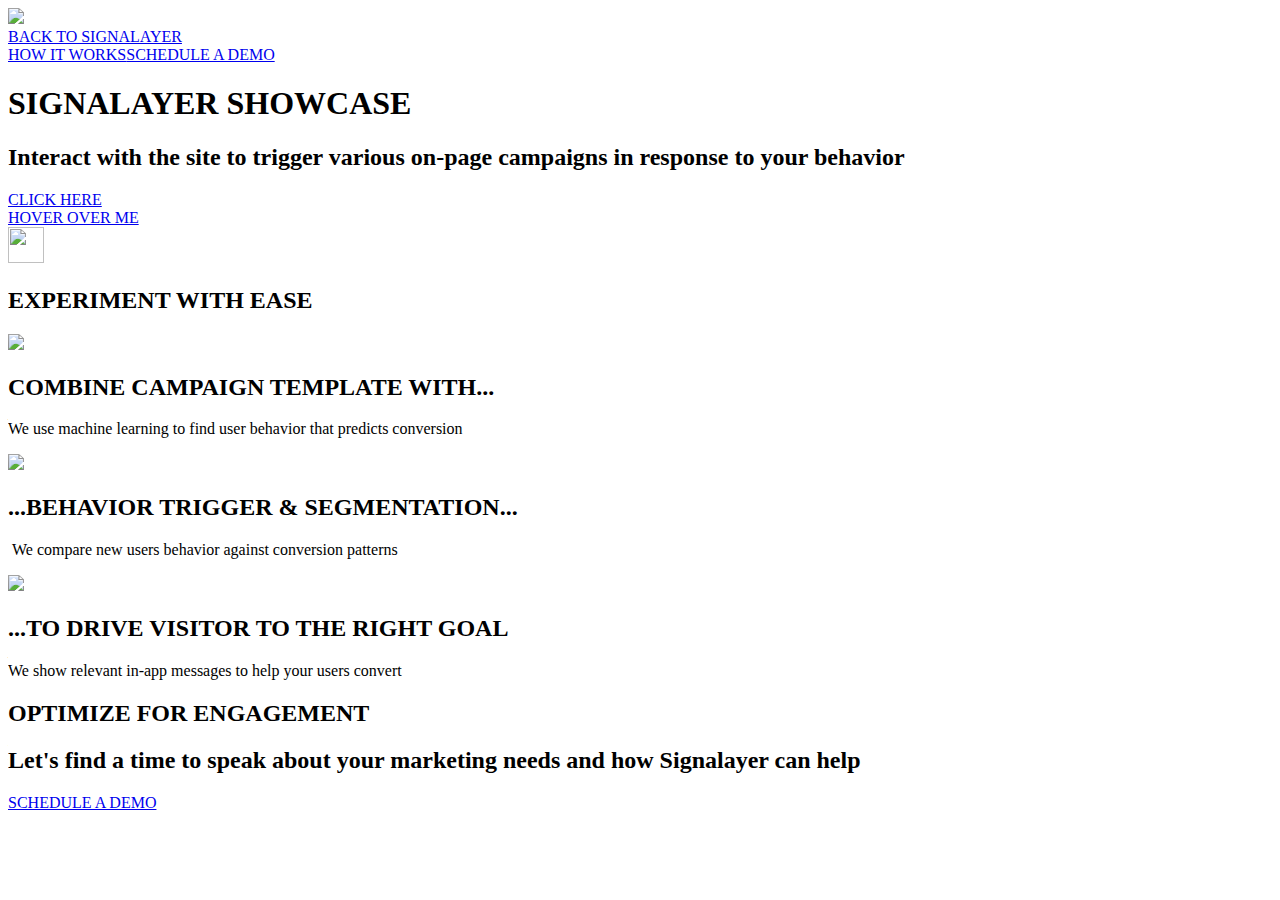
==== index.html @ 65d16bd5 "Add files via upload" ====
<!DOCTYPE html>
<!--  This site was created in Webflow. http://www.webflow.com  -->
<!--  Last Published: Wed Jul 04 2018 14:49:24 GMT+0000 (UTC)  -->
<html data-wf-page="5b3cde47c01d7cf981c4e715" data-wf-site="5b3cde46c01d7c48e1c4e711">
<head>
  <meta charset="utf-8">
  <title>Lanebeacon - AI-driven customer conversion optimization platform</title>
  <meta content="Convert more customers by automatically suggesting actions that drive product adoption. We use machine learning to uncover conversion patterns and steer new users to conversion." name="description">
  <meta content="Lanebeacon - AI-driven customer conversion optimization platform" property="og:title">
  <meta content="Convert more customers by automatically suggesting actions that drive product adoption. We use machine learning to uncover conversion patterns and steer new users to conversion." property="og:description">
  <meta content="summary" name="twitter:card">
  <meta content="width=device-width, initial-scale=1" name="viewport">
  <meta content="Webflow" name="generator">
  <link href="css/normalize.css" rel="stylesheet" type="text/css">
  <link href="css/webflow.css" rel="stylesheet" type="text/css">
  <link href="css/showcase-ae26b3.webflow.css" rel="stylesheet" type="text/css">
  <!-- [if lt IE 9]><script src="https://cdnjs.cloudflare.com/ajax/libs/html5shiv/3.7.3/html5shiv.min.js" type="text/javascript"></script><![endif] -->
  <script type="text/javascript">!function(o,c){var n=c.documentElement,t=" w-mod-";n.className+=t+"js",("ontouchstart"in o||o.DocumentTouch&&c instanceof DocumentTouch)&&(n.className+=t+"touch")}(window,document);</script>
  <link href="images/Favicon_1Favicon.png" rel="shortcut icon" type="image/x-icon">
  <link href="images/Webclip.png" rel="apple-touch-icon">
</head>
<body class="body">
  <div class="hero-section">
    <div data-collapse="medium" data-animation="default" data-duration="400" data-doc-height="1" class="navbar w-nav">
      <div class="w-container"><a href="https://signalayer.com" class="brand w-nav-brand"><img src="images/Back-arrow.png" width="24" class="logo"><div class="logo-text">BACK TO SIGNALAYER</div></a>
        <nav role="navigation" class="nav-menu w-nav-menu"><a href="#" class="navbar-link w-nav-link">HOW IT WORKS</a><a href="https://calendly.com/signalayer/demo/" class="navbar-button w-button">SCHEDULE A DEMO</a></nav>
        <div class="hamburger-button w-nav-button">
          <div class="w-icon-nav-menu"></div>
        </div>
      </div>
    </div>
    <div class="hero-container w-container">
      <h1 class="hero-header">SIGNALAYER SHOWCASE</h1>
      <h2 class="hero-subheader">Interact with the site to trigger various on-page campaigns in response to your behavior</h2>
      <div class="w-row">
        <div class="hero-row-left w-clearfix w-col w-col-6"><a href="#" class="hero-sub-button right w-button">CLICK HERE</a></div>
        <div class="hero-row-right w-clearfix w-col w-col-6"><a href="#" class="hero-sub-button left w-button">HOVER OVER ME</a></div>
      </div><a href="#how-it-works" class="explore-link w-inline-block"><img src="images/arrow_down.png" width="36" height="36" class="explore-icon"></a></div>
  </div>
  <div id="how-it-works" class="section">
    <div class="section-container w-container">
      <h2 class="section-2-header">EXPERIMENT WITH EASE</h2>
      <div class="section-2-row w-row">
        <div class="column w-col w-col-4"><img src="images/Section-3_image1-p-500.png" width="256" class="step-1-image">
          <h2 class="section-header">COMBINE CAMPAIGN TEMPLATE WITH...</h2>
          <p class="section-copy">We use machine learning to find user behavior that predicts conversion</p>
        </div>
        <div class="column-2 w-col w-col-4"><img src="images/Section-3_image21-p-500.png" width="256" class="step-1-image">
          <h2 class="section-header">...BEHAVIOR TRIGGER &amp; SEGMENTATION...</h2>
          <p class="section-copy"> We compare new users behavior against conversion patterns</p>
        </div>
        <div class="column-3 w-col w-col-4"><img src="images/Section-3_image31-p-500.png" width="256" class="step-1-image">
          <h2 class="section-header">...TO DRIVE VISITOR TO THE RIGHT GOAL</h2>
          <p class="section-copy">We show relevant in-app messages to help your users convert</p>
        </div>
      </div>
    </div>
  </div>
  <div id="demo" class="section last">
    <div class="section-container w-container">
      <h2 class="section-header center">OPTIMIZE FOR ENGAGEMENT</h2>
      <h2 class="hero-subheader">Let&#x27;s find a time to speak about your marketing needs and how Signalayer can help</h2><a href="https://signalayer.com" class="bottom-button w-button">SCHEDULE A DEMO</a></div>
  </div>
  <div class="footer">
    <div class="w-container">
      <div class="footer-row w-row">
        <div class="footer-column w-col w-col-4"></div>
        <div class="footer-column w-col w-col-4"></div>
        <div class="footer-column w-col w-col-4"></div>
      </div>
    </div>
  </div>
  <script src="https://code.jquery.com/jquery-3.3.1.min.js" type="text/javascript" integrity="sha256-FgpCb/KJQlLNfOu91ta32o/NMZxltwRo8QtmkMRdAu8=" crossorigin="anonymous"></script>
  <script src="js/webflow.js" type="text/javascript"></script>
  <!-- [if lte IE 9]><script src="https://cdnjs.cloudflare.com/ajax/libs/placeholders/3.0.2/placeholders.min.js"></script><![endif] -->
</body>
</html>
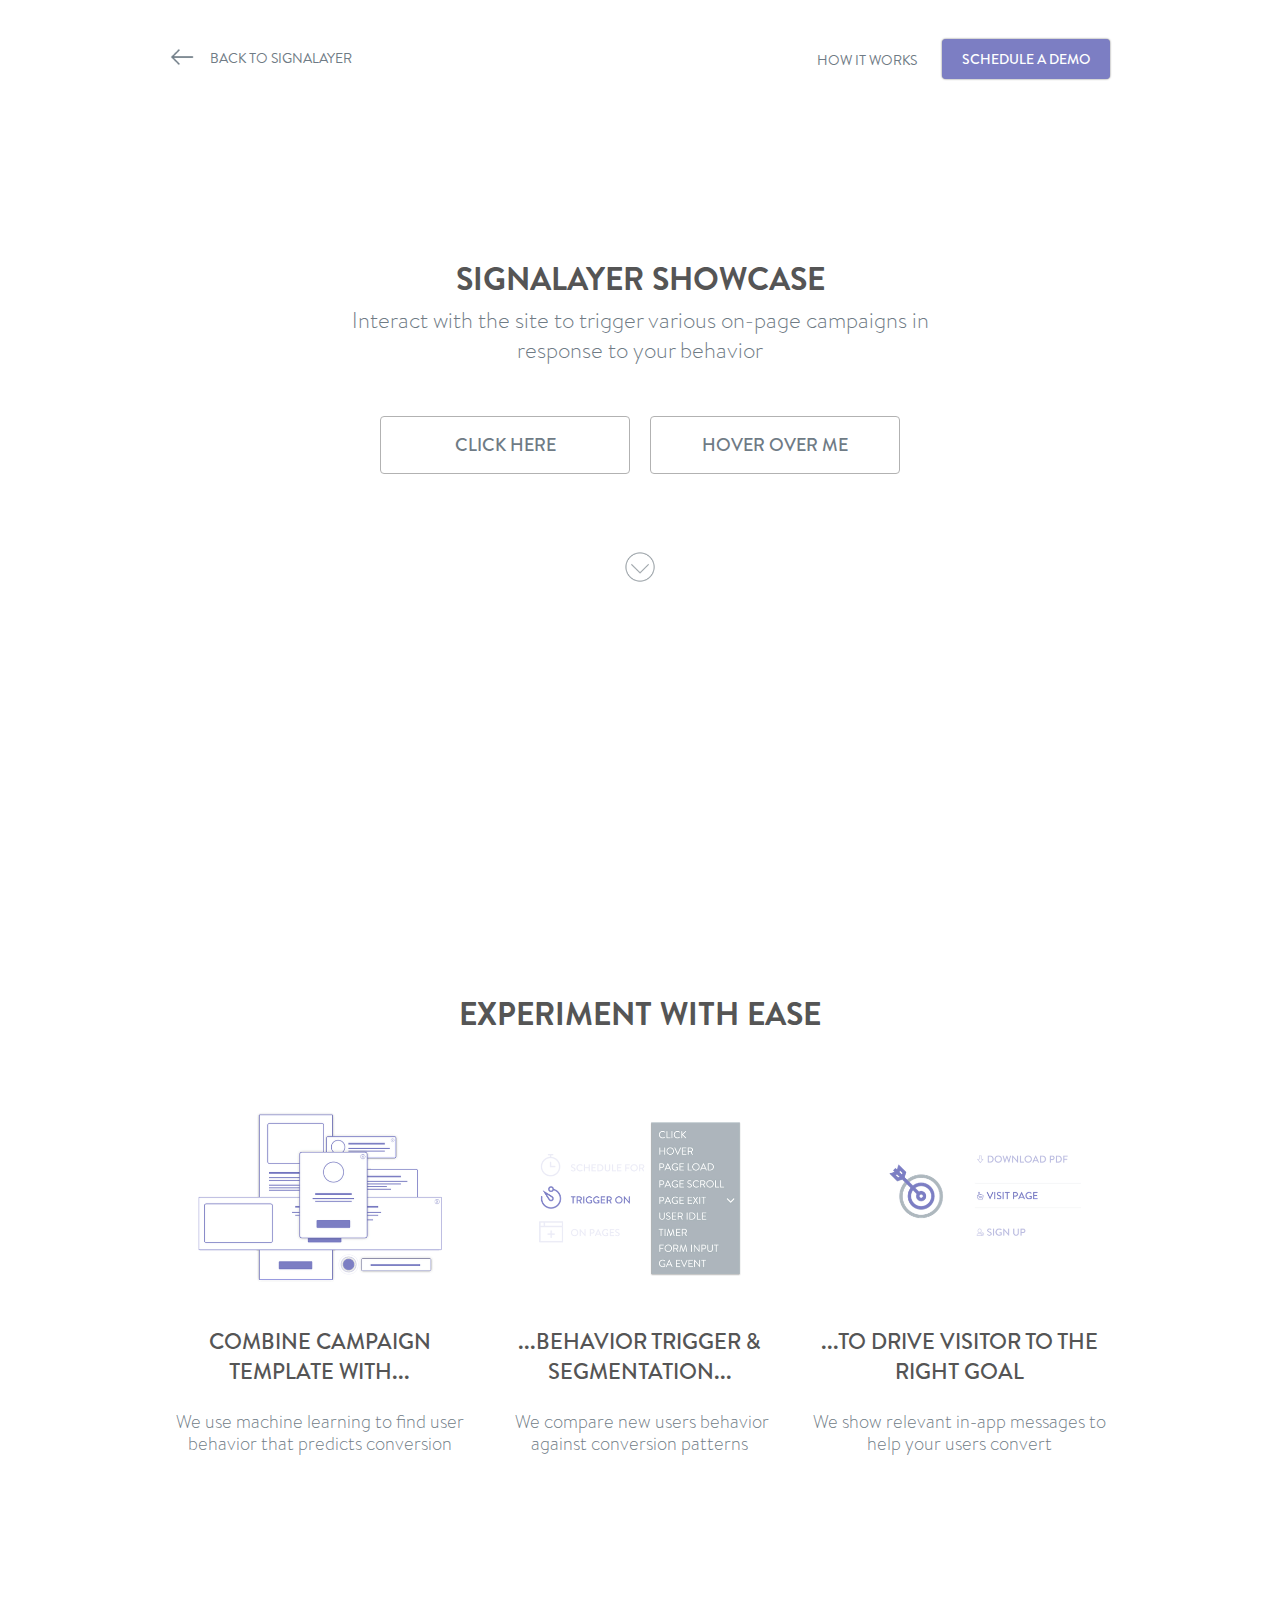
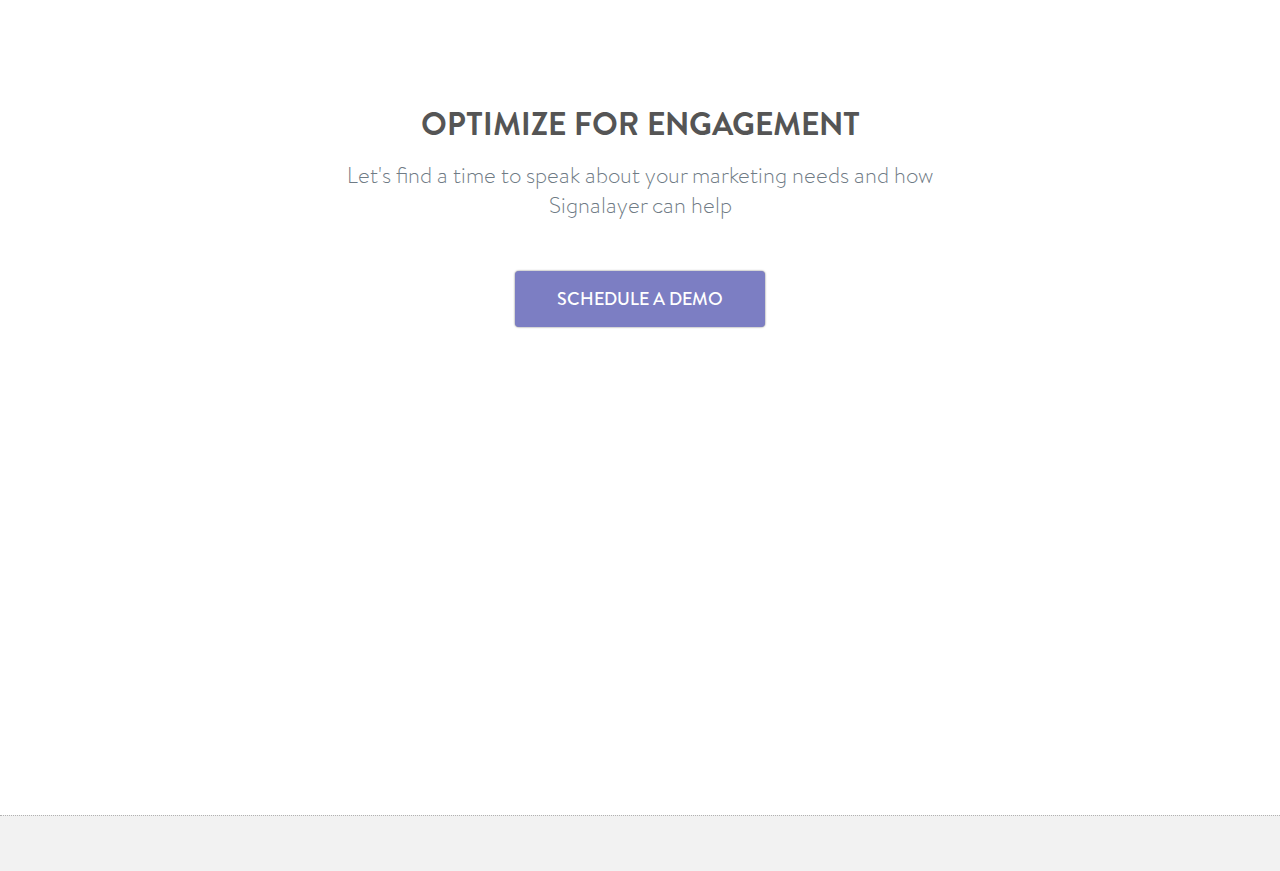
==== commit 5f98b135: "Update index.html" ====
--- a/index.html
+++ b/index.html
@@ -4,10 +4,9 @@
 <html data-wf-page="5b3cde47c01d7cf981c4e715" data-wf-site="5b3cde46c01d7c48e1c4e711">
 <head>
   <meta charset="utf-8">
-  <title>Lanebeacon - AI-driven customer conversion optimization platform</title>
-  <meta content="Convert more customers by automatically suggesting actions that drive product adoption. We use machine learning to uncover conversion patterns and steer new users to conversion." name="description">
-  <meta content="Lanebeacon - AI-driven customer conversion optimization platform" property="og:title">
-  <meta content="Convert more customers by automatically suggesting actions that drive product adoption. We use machine learning to uncover conversion patterns and steer new users to conversion." property="og:description">
+  <title>SIGNALAYER SHOWCASE</title>
+  <meta content="Interact with the site to trigger various on-page campaigns in response to your behavior" name="description">
+  <meta content="Interact with the site to trigger various on-page campaigns in response to your behavior" property="og:title">
   <meta content="summary" name="twitter:card">
   <meta content="width=device-width, initial-scale=1" name="viewport">
   <meta content="Webflow" name="generator">
@@ -74,4 +73,4 @@
   <script src="js/webflow.js" type="text/javascript"></script>
   <!-- [if lte IE 9]><script src="https://cdnjs.cloudflare.com/ajax/libs/placeholders/3.0.2/placeholders.min.js"></script><![endif] -->
 </body>
-</html>+</html>
--- a/css/webflow.css
+++ b/css/webflow.css
@@ -0,0 +1,1784 @@
+@font-face {
+  font-family: 'webflow-icons';
+  src: url("[data-uri]") format('truetype');
+  font-weight: normal;
+  font-style: normal;
+}
+[class^="w-icon-"],
+[class*=" w-icon-"] {
+  /* use !important to prevent issues with browser extensions that change fonts */
+  font-family: 'webflow-icons' !important;
+  speak: none;
+  font-style: normal;
+  font-weight: normal;
+  font-variant: normal;
+  text-transform: none;
+  line-height: 1;
+  /* Better Font Rendering =========== */
+  -webkit-font-smoothing: antialiased;
+  -moz-osx-font-smoothing: grayscale;
+}
+.w-icon-slider-right:before {
+  content: "\e600";
+}
+.w-icon-slider-left:before {
+  content: "\e601";
+}
+.w-icon-nav-menu:before {
+  content: "\e602";
+}
+.w-icon-arrow-down:before,
+.w-icon-dropdown-toggle:before {
+  content: "\e603";
+}
+.w-icon-file-upload-remove:before {
+  content: "\e900";
+}
+* {
+  -webkit-box-sizing: border-box;
+  -moz-box-sizing: border-box;
+  box-sizing: border-box;
+}
+html {
+  height: 100%;
+}
+body {
+  margin: 0;
+  min-height: 100%;
+  background-color: #fff;
+  font-family: Arial, sans-serif;
+  font-size: 14px;
+  line-height: 20px;
+  color: #333;
+}
+img {
+  max-width: 100%;
+  vertical-align: middle;
+  display: inline-block;
+}
+html.w-mod-touch * {
+  background-attachment: scroll !important;
+}
+.w-block {
+  display: block;
+}
+.w-inline-block {
+  max-width: 100%;
+  display: inline-block;
+}
+.w-clearfix:before,
+.w-clearfix:after {
+  content: " ";
+  display: table;
+}
+.w-clearfix:after {
+  clear: both;
+}
+.w-hidden {
+  display: none;
+}
+.w-button {
+  display: inline-block;
+  padding: 9px 15px;
+  background-color: #3898EC;
+  color: white;
+  border: 0;
+  line-height: inherit;
+  text-decoration: none;
+  cursor: pointer;
+  border-radius: 0;
+}
+input.w-button {
+  -webkit-appearance: button;
+}
+html[data-w-dynpage] [data-w-cloak] {
+  color: transparent !important;
+}
+.w-webflow-badge,
+.w-webflow-badge * {
+  position: static;
+  left: auto;
+  top: auto;
+  right: auto;
+  bottom: auto;
+  z-index: auto;
+  display: block;
+  visibility: visible;
+  overflow: visible;
+  overflow-x: visible;
+  overflow-y: visible;
+  box-sizing: border-box;
+  width: auto;
+  height: auto;
+  max-height: none;
+  max-width: none;
+  min-height: 0;
+  min-width: 0;
+  margin: 0;
+  padding: 0;
+  float: none;
+  clear: none;
+  border: 0 none transparent;
+  border-radius: 0;
+  background: none;
+  background-image: none;
+  background-position: 0% 0%;
+  background-size: auto auto;
+  background-repeat: repeat;
+  background-origin: padding-box;
+  background-clip: border-box;
+  background-attachment: scroll;
+  background-color: transparent;
+  box-shadow: none;
+  opacity: 1.0;
+  transform: none;
+  transition: none;
+  direction: ltr;
+  font-family: inherit;
+  font-weight: inherit;
+  color: inherit;
+  font-size: inherit;
+  line-height: inherit;
+  font-style: inherit;
+  font-variant: inherit;
+  text-align: inherit;
+  letter-spacing: inherit;
+  text-decoration: inherit;
+  text-indent: 0;
+  text-transform: inherit;
+  list-style-type: disc;
+  text-shadow: none;
+  font-smoothing: auto;
+  vertical-align: baseline;
+  cursor: inherit;
+  white-space: inherit;
+  word-break: normal;
+  word-spacing: normal;
+  word-wrap: normal;
+}
+.w-webflow-badge {
+  position: fixed !important;
+  display: inline-block !important;
+  visibility: visible !important;
+  opacity: 1 !important;
+  z-index: 2147483647 !important;
+  top: auto !important;
+  right: 12px !important;
+  bottom: 12px !important;
+  left: auto !important;
+  color: #AAADB0 !important;
+  background-color: #fff !important;
+  border-radius: 3px !important;
+  padding: 6px 8px 6px 6px !important;
+  font-size: 12px !important;
+  opacity: 1.0 !important;
+  line-height: 14px !important;
+  text-decoration: none !important;
+  transform: none !important;
+  margin: 0 !important;
+  width: auto !important;
+  height: auto !important;
+  overflow: visible !important;
+  white-space: nowrap;
+  box-shadow: 0 0 0 1px rgba(0, 0, 0, 0.1), 0px 1px 3px rgba(0, 0, 0, 0.1);
+}
+.w-webflow-badge > img {
+  display: inline-block !important;
+  visibility: visible !important;
+  opacity: 1 !important;
+  vertical-align: middle !important;
+}
+h1,
+h2,
+h3,
+h4,
+h5,
+h6 {
+  font-weight: bold;
+  margin-bottom: 10px;
+}
+h1 {
+  font-size: 38px;
+  line-height: 44px;
+  margin-top: 20px;
+}
+h2 {
+  font-size: 32px;
+  line-height: 36px;
+  margin-top: 20px;
+}
+h3 {
+  font-size: 24px;
+  line-height: 30px;
+  margin-top: 20px;
+}
+h4 {
+  font-size: 18px;
+  line-height: 24px;
+  margin-top: 10px;
+}
+h5 {
+  font-size: 14px;
+  line-height: 20px;
+  margin-top: 10px;
+}
+h6 {
+  font-size: 12px;
+  line-height: 18px;
+  margin-top: 10px;
+}
+p {
+  margin-top: 0;
+  margin-bottom: 10px;
+}
+blockquote {
+  margin: 0 0 10px 0;
+  padding: 10px 20px;
+  border-left: 5px solid #E2E2E2;
+  font-size: 18px;
+  line-height: 22px;
+}
+figure {
+  margin: 0;
+  margin-bottom: 10px;
+}
+figcaption {
+  margin-top: 5px;
+  text-align: center;
+}
+ul,
+ol {
+  margin-top: 0px;
+  margin-bottom: 10px;
+  padding-left: 40px;
+}
+.w-list-unstyled {
+  padding-left: 0;
+  list-style: none;
+}
+.w-embed:before,
+.w-embed:after {
+  content: " ";
+  display: table;
+}
+.w-embed:after {
+  clear: both;
+}
+.w-video {
+  width: 100%;
+  position: relative;
+  padding: 0;
+}
+.w-video iframe,
+.w-video object,
+.w-video embed {
+  position: absolute;
+  top: 0;
+  left: 0;
+  width: 100%;
+  height: 100%;
+}
+fieldset {
+  padding: 0;
+  margin: 0;
+  border: 0;
+}
+button,
+html input[type="button"],
+input[type="reset"] {
+  border: 0;
+  cursor: pointer;
+  -webkit-appearance: button;
+}
+.w-form {
+  margin: 0 0 15px;
+}
+.w-form-done {
+  display: none;
+  padding: 20px;
+  text-align: center;
+  background-color: #dddddd;
+}
+.w-form-fail {
+  display: none;
+  margin-top: 10px;
+  padding: 10px;
+  background-color: #ffdede;
+}
+label {
+  display: block;
+  margin-bottom: 5px;
+  font-weight: bold;
+}
+.w-input,
+.w-select {
+  display: block;
+  width: 100%;
+  height: 38px;
+  padding: 8px 12px;
+  margin-bottom: 10px;
+  font-size: 14px;
+  line-height: 1.428571429;
+  color: #333333;
+  vertical-align: middle;
+  background-color: #ffffff;
+  border: 1px solid #cccccc;
+}
+.w-input:-moz-placeholder,
+.w-select:-moz-placeholder {
+  color: #999;
+}
+.w-input::-moz-placeholder,
+.w-select::-moz-placeholder {
+  color: #999;
+  opacity: 1;
+}
+.w-input:-ms-input-placeholder,
+.w-select:-ms-input-placeholder {
+  color: #999;
+}
+.w-input::-webkit-input-placeholder,
+.w-select::-webkit-input-placeholder {
+  color: #999;
+}
+.w-input:focus,
+.w-select:focus {
+  border-color: #3898EC;
+  outline: 0;
+}
+.w-input[disabled],
+.w-select[disabled],
+.w-input[readonly],
+.w-select[readonly],
+fieldset[disabled] .w-input,
+fieldset[disabled] .w-select {
+  cursor: not-allowed;
+  background-color: #eeeeee;
+}
+textarea.w-input,
+textarea.w-select {
+  height: auto;
+}
+.w-select {
+  background-image: -webkit-linear-gradient(white 0%, #f3f3f3 100%);
+  background-image: linear-gradient(white 0%, #f3f3f3 100%);
+}
+.w-select[multiple] {
+  height: auto;
+}
+.w-form-label {
+  display: inline-block;
+  cursor: pointer;
+  font-weight: normal;
+  margin-bottom: 0px;
+}
+.w-checkbox,
+.w-radio {
+  display: block;
+  margin-bottom: 5px;
+  padding-left: 20px;
+}
+.w-checkbox:before,
+.w-radio:before,
+.w-checkbox:after,
+.w-radio:after {
+  content: " ";
+  display: table;
+}
+.w-checkbox:after,
+.w-radio:after {
+  clear: both;
+}
+.w-checkbox-input,
+.w-radio-input {
+  margin: 4px 0 0;
+  margin-top: 1px \9;
+  line-height: normal;
+  float: left;
+  margin-left: -20px;
+}
+.w-radio-input {
+  margin-top: 3px;
+}
+.w-file-upload {
+  display: block;
+  margin-bottom: 10px;
+}
+.w-file-upload-input {
+  width: 0.1px;
+  height: 0.1px;
+  opacity: 0;
+  overflow: hidden;
+  position: absolute;
+  z-index: -100;
+}
+.w-file-upload-default,
+.w-file-upload-uploading,
+.w-file-upload-success {
+  display: inline-block;
+  color: #333333;
+}
+.w-file-upload-error {
+  display: block;
+  margin-top: 10px;
+}
+.w-file-upload-default.w-hidden,
+.w-file-upload-uploading.w-hidden,
+.w-file-upload-error.w-hidden,
+.w-file-upload-success.w-hidden {
+  display: none;
+}
+.w-file-upload-uploading-btn {
+  display: inline-block;
+  font-size: 14px;
+  font-weight: normal;
+  cursor: pointer;
+  margin: 0;
+  padding: 8px 12px 8px 40px;
+  border: 1px solid #cccccc;
+  background-color: #fafafa;
+  background-image: url("[data-uri]");
+  background-position: 12px 50%;
+  background-size: 20px 20px;
+  background-repeat: no-repeat;
+}
+.w-file-upload-file {
+  display: flex;
+  flex-grow: 1;
+  justify-content: space-between;
+  margin: 0;
+  padding: 8px 9px 8px 11px;
+  border: 1px solid #cccccc;
+  background-color: #fafafa;
+}
+.w-file-upload-file-name {
+  font-size: 14px;
+  font-weight: normal;
+  display: block;
+}
+.w-file-remove-link {
+  margin-top: 3px;
+  margin-left: 10px;
+  width: auto;
+  height: auto;
+  padding: 3px;
+  display: block;
+  cursor: pointer;
+}
+.w-icon-file-upload-remove {
+  margin: auto;
+  font-size: 10px;
+}
+.w-file-upload-error-msg {
+  display: inline-block;
+  color: #ea384c;
+  padding: 2px 0;
+}
+.w-file-upload-info {
+  display: inline-block;
+  line-height: 38px;
+  padding: 0 12px;
+}
+.w-file-upload-label {
+  display: inline-block;
+  font-size: 14px;
+  font-weight: normal;
+  cursor: pointer;
+  margin: 0;
+  padding: 8px 12px 8px 40px;
+  border: 1px solid #cccccc;
+  background-color: #fafafa;
+  background-image: url("[data-uri]");
+  background-position: 12px 50%;
+  background-size: 20px 20px;
+  background-repeat: no-repeat;
+}
+.w-icon-file-upload {
+  width: 20px;
+  height: 20px;
+  margin-right: 8px;
+}
+.w-icon-file-upload-svg {
+  width: 100%;
+  height: 100%;
+}
+.w-form-recaptcha {
+  margin-bottom: 8px;
+}
+.w-container {
+  margin-left: auto;
+  margin-right: auto;
+  max-width: 940px;
+}
+.w-container:before,
+.w-container:after {
+  content: " ";
+  display: table;
+}
+.w-container:after {
+  clear: both;
+}
+.w-container .w-row {
+  margin-left: -10px;
+  margin-right: -10px;
+}
+.w-row:before,
+.w-row:after {
+  content: " ";
+  display: table;
+}
+.w-row:after {
+  clear: both;
+}
+.w-row .w-row {
+  margin-left: 0;
+  margin-right: 0;
+}
+.w-col {
+  position: relative;
+  float: left;
+  width: 100%;
+  min-height: 1px;
+  padding-left: 10px;
+  padding-right: 10px;
+}
+.w-col .w-col {
+  padding-left: 0;
+  padding-right: 0;
+}
+.w-col-1 {
+  width: 8.33333333%;
+}
+.w-col-2 {
+  width: 16.66666667%;
+}
+.w-col-3 {
+  width: 25%;
+}
+.w-col-4 {
+  width: 33.33333333%;
+}
+.w-col-5 {
+  width: 41.66666667%;
+}
+.w-col-6 {
+  width: 50%;
+}
+.w-col-7 {
+  width: 58.33333333%;
+}
+.w-col-8 {
+  width: 66.66666667%;
+}
+.w-col-9 {
+  width: 75%;
+}
+.w-col-10 {
+  width: 83.33333333%;
+}
+.w-col-11 {
+  width: 91.66666667%;
+}
+.w-col-12 {
+  width: 100%;
+}
+.w-hidden-main {
+  display: none !important;
+}
+@media screen and (max-width: 991px) {
+  .w-container {
+    max-width: 728px;
+  }
+  .w-hidden-main {
+    display: inherit !important;
+  }
+  .w-hidden-medium {
+    display: none !important;
+  }
+  .w-col-medium-1 {
+    width: 8.33333333%;
+  }
+  .w-col-medium-2 {
+    width: 16.66666667%;
+  }
+  .w-col-medium-3 {
+    width: 25%;
+  }
+  .w-col-medium-4 {
+    width: 33.33333333%;
+  }
+  .w-col-medium-5 {
+    width: 41.66666667%;
+  }
+  .w-col-medium-6 {
+    width: 50%;
+  }
+  .w-col-medium-7 {
+    width: 58.33333333%;
+  }
+  .w-col-medium-8 {
+    width: 66.66666667%;
+  }
+  .w-col-medium-9 {
+    width: 75%;
+  }
+  .w-col-medium-10 {
+    width: 83.33333333%;
+  }
+  .w-col-medium-11 {
+    width: 91.66666667%;
+  }
+  .w-col-medium-12 {
+    width: 100%;
+  }
+  .w-col-stack {
+    width: 100%;
+    left: auto;
+    right: auto;
+  }
+}
+@media screen and (max-width: 767px) {
+  .w-hidden-main {
+    display: inherit !important;
+  }
+  .w-hidden-medium {
+    display: inherit !important;
+  }
+  .w-hidden-small {
+    display: none !important;
+  }
+  .w-row,
+  .w-container .w-row {
+    margin-left: 0;
+    margin-right: 0;
+  }
+  .w-col {
+    width: 100%;
+    left: auto;
+    right: auto;
+  }
+  .w-col-small-1 {
+    width: 8.33333333%;
+  }
+  .w-col-small-2 {
+    width: 16.66666667%;
+  }
+  .w-col-small-3 {
+    width: 25%;
+  }
+  .w-col-small-4 {
+    width: 33.33333333%;
+  }
+  .w-col-small-5 {
+    width: 41.66666667%;
+  }
+  .w-col-small-6 {
+    width: 50%;
+  }
+  .w-col-small-7 {
+    width: 58.33333333%;
+  }
+  .w-col-small-8 {
+    width: 66.66666667%;
+  }
+  .w-col-small-9 {
+    width: 75%;
+  }
+  .w-col-small-10 {
+    width: 83.33333333%;
+  }
+  .w-col-small-11 {
+    width: 91.66666667%;
+  }
+  .w-col-small-12 {
+    width: 100%;
+  }
+}
+@media screen and (max-width: 479px) {
+  .w-container {
+    max-width: none;
+  }
+  .w-hidden-main {
+    display: inherit !important;
+  }
+  .w-hidden-medium {
+    display: inherit !important;
+  }
+  .w-hidden-small {
+    display: inherit !important;
+  }
+  .w-hidden-tiny {
+    display: none !important;
+  }
+  .w-col {
+    width: 100%;
+  }
+  .w-col-tiny-1 {
+    width: 8.33333333%;
+  }
+  .w-col-tiny-2 {
+    width: 16.66666667%;
+  }
+  .w-col-tiny-3 {
+    width: 25%;
+  }
+  .w-col-tiny-4 {
+    width: 33.33333333%;
+  }
+  .w-col-tiny-5 {
+    width: 41.66666667%;
+  }
+  .w-col-tiny-6 {
+    width: 50%;
+  }
+  .w-col-tiny-7 {
+    width: 58.33333333%;
+  }
+  .w-col-tiny-8 {
+    width: 66.66666667%;
+  }
+  .w-col-tiny-9 {
+    width: 75%;
+  }
+  .w-col-tiny-10 {
+    width: 83.33333333%;
+  }
+  .w-col-tiny-11 {
+    width: 91.66666667%;
+  }
+  .w-col-tiny-12 {
+    width: 100%;
+  }
+}
+.w-widget {
+  position: relative;
+}
+.w-widget-map {
+  width: 100%;
+  height: 400px;
+}
+.w-widget-map label {
+  width: auto;
+  display: inline;
+}
+.w-widget-map img {
+  max-width: inherit;
+}
+.w-widget-map .gm-style-iw {
+  width: 90% !important;
+  height: auto !important;
+  top: 7px !important;
+  left: 6% !important;
+  display: inline;
+  text-align: center;
+  overflow: hidden;
+}
+.w-widget-map .gm-style-iw + div {
+  display: none;
+}
+.w-widget-twitter {
+  overflow: hidden;
+}
+.w-widget-twitter-count-shim {
+  display: inline-block;
+  vertical-align: top;
+  position: relative;
+  width: 28px;
+  height: 20px;
+  text-align: center;
+  background: white;
+  border: #758696 solid 1px;
+  border-radius: 3px;
+}
+.w-widget-twitter-count-shim * {
+  pointer-events: none;
+  -webkit-user-select: none;
+  -moz-user-select: none;
+  -ms-user-select: none;
+  user-select: none;
+}
+.w-widget-twitter-count-shim .w-widget-twitter-count-inner {
+  position: relative;
+  font-size: 15px;
+  line-height: 12px;
+  text-align: center;
+  color: #999;
+  font-family: serif;
+}
+.w-widget-twitter-count-shim .w-widget-twitter-count-clear {
+  position: relative;
+  display: block;
+}
+.w-widget-twitter-count-shim.w--large {
+  width: 36px;
+  height: 28px;
+  margin-left: 7px;
+}
+.w-widget-twitter-count-shim.w--large .w-widget-twitter-count-inner {
+  font-size: 18px;
+  line-height: 18px;
+}
+.w-widget-twitter-count-shim:not(.w--vertical) {
+  margin-left: 5px;
+  margin-right: 8px;
+}
+.w-widget-twitter-count-shim:not(.w--vertical).w--large {
+  margin-left: 6px;
+}
+.w-widget-twitter-count-shim:not(.w--vertical):before,
+.w-widget-twitter-count-shim:not(.w--vertical):after {
+  top: 50%;
+  left: 0;
+  border: solid transparent;
+  content: " ";
+  height: 0;
+  width: 0;
+  position: absolute;
+  pointer-events: none;
+}
+.w-widget-twitter-count-shim:not(.w--vertical):before {
+  border-color: rgba(117, 134, 150, 0);
+  border-right-color: #5d6c7b;
+  border-width: 4px;
+  margin-left: -9px;
+  margin-top: -4px;
+}
+.w-widget-twitter-count-shim:not(.w--vertical).w--large:before {
+  border-width: 5px;
+  margin-left: -10px;
+  margin-top: -5px;
+}
+.w-widget-twitter-count-shim:not(.w--vertical):after {
+  border-color: rgba(255, 255, 255, 0);
+  border-right-color: white;
+  border-width: 4px;
+  margin-left: -8px;
+  margin-top: -4px;
+}
+.w-widget-twitter-count-shim:not(.w--vertical).w--large:after {
+  border-width: 5px;
+  margin-left: -9px;
+  margin-top: -5px;
+}
+.w-widget-twitter-count-shim.w--vertical {
+  width: 61px;
+  height: 33px;
+  margin-bottom: 8px;
+}
+.w-widget-twitter-count-shim.w--vertical:before,
+.w-widget-twitter-count-shim.w--vertical:after {
+  top: 100%;
+  left: 50%;
+  border: solid transparent;
+  content: " ";
+  height: 0;
+  width: 0;
+  position: absolute;
+  pointer-events: none;
+}
+.w-widget-twitter-count-shim.w--vertical:before {
+  border-color: rgba(117, 134, 150, 0);
+  border-top-color: #5d6c7b;
+  border-width: 5px;
+  margin-left: -5px;
+}
+.w-widget-twitter-count-shim.w--vertical:after {
+  border-color: rgba(255, 255, 255, 0);
+  border-top-color: white;
+  border-width: 4px;
+  margin-left: -4px;
+}
+.w-widget-twitter-count-shim.w--vertical .w-widget-twitter-count-inner {
+  font-size: 18px;
+  line-height: 22px;
+}
+.w-widget-twitter-count-shim.w--vertical.w--large {
+  width: 76px;
+}
+.w-widget-gplus {
+  overflow: hidden;
+}
+.w-background-video {
+  position: relative;
+  overflow: hidden;
+  height: 500px;
+  color: white;
+}
+.w-background-video > video {
+  background-size: cover;
+  background-position: 50% 50%;
+  position: absolute;
+  right: -100%;
+  bottom: -100%;
+  top: -100%;
+  left: -100%;
+  margin: auto;
+  min-width: 100%;
+  min-height: 100%;
+  z-index: -100;
+}
+.w-background-video > video::-webkit-media-controls-start-playback-button {
+  display: none !important;
+  -webkit-appearance: none;
+}
+.w-slider {
+  position: relative;
+  height: 300px;
+  text-align: center;
+  background: #dddddd;
+  clear: both;
+  -webkit-tap-highlight-color: rgba(0, 0, 0, 0);
+  tap-highlight-color: rgba(0, 0, 0, 0);
+}
+.w-slider-mask {
+  position: relative;
+  display: block;
+  overflow: hidden;
+  z-index: 1;
+  left: 0;
+  right: 0;
+  height: 100%;
+  white-space: nowrap;
+}
+.w-slide {
+  position: relative;
+  display: inline-block;
+  vertical-align: top;
+  width: 100%;
+  height: 100%;
+  white-space: normal;
+  text-align: left;
+}
+.w-slider-nav {
+  position: absolute;
+  z-index: 2;
+  top: auto;
+  right: 0;
+  bottom: 0;
+  left: 0;
+  margin: auto;
+  padding-top: 10px;
+  height: 40px;
+  text-align: center;
+  -webkit-tap-highlight-color: rgba(0, 0, 0, 0);
+  tap-highlight-color: rgba(0, 0, 0, 0);
+}
+.w-slider-nav.w-round > div {
+  border-radius: 100%;
+}
+.w-slider-nav.w-num > div {
+  width: auto;
+  height: auto;
+  padding: 0.2em 0.5em;
+  font-size: inherit;
+  line-height: inherit;
+}
+.w-slider-nav.w-shadow > div {
+  box-shadow: 0 0 3px rgba(51, 51, 51, 0.4);
+}
+.w-slider-nav-invert {
+  color: #fff;
+}
+.w-slider-nav-invert > div {
+  background-color: rgba(34, 34, 34, 0.4);
+}
+.w-slider-nav-invert > div.w-active {
+  background-color: #222;
+}
+.w-slider-dot {
+  position: relative;
+  display: inline-block;
+  width: 1em;
+  height: 1em;
+  background-color: rgba(255, 255, 255, 0.4);
+  cursor: pointer;
+  margin: 0 3px 0.5em;
+  transition: background-color 100ms, color 100ms;
+}
+.w-slider-dot.w-active {
+  background-color: #fff;
+}
+.w-slider-arrow-left,
+.w-slider-arrow-right {
+  position: absolute;
+  width: 80px;
+  top: 0;
+  right: 0;
+  bottom: 0;
+  left: 0;
+  margin: auto;
+  cursor: pointer;
+  overflow: hidden;
+  color: white;
+  font-size: 40px;
+  -webkit-tap-highlight-color: rgba(0, 0, 0, 0);
+  tap-highlight-color: rgba(0, 0, 0, 0);
+  -webkit-user-select: none;
+  -moz-user-select: none;
+  -ms-user-select: none;
+  user-select: none;
+}
+.w-slider-arrow-left [class^="w-icon-"],
+.w-slider-arrow-right [class^="w-icon-"],
+.w-slider-arrow-left [class*=" w-icon-"],
+.w-slider-arrow-right [class*=" w-icon-"] {
+  position: absolute;
+}
+.w-slider-arrow-left {
+  z-index: 3;
+  right: auto;
+}
+.w-slider-arrow-right {
+  z-index: 4;
+  left: auto;
+}
+.w-icon-slider-left,
+.w-icon-slider-right {
+  top: 0;
+  right: 0;
+  bottom: 0;
+  left: 0;
+  margin: auto;
+  width: 1em;
+  height: 1em;
+}
+.w-dropdown {
+  display: inline-block;
+  position: relative;
+  text-align: left;
+  margin-left: auto;
+  margin-right: auto;
+  z-index: 900;
+}
+.w-dropdown-btn,
+.w-dropdown-toggle,
+.w-dropdown-link {
+  position: relative;
+  vertical-align: top;
+  text-decoration: none;
+  color: #222222;
+  padding: 20px;
+  text-align: left;
+  margin-left: auto;
+  margin-right: auto;
+  white-space: nowrap;
+}
+.w-dropdown-toggle {
+  -webkit-user-select: none;
+  -moz-user-select: none;
+  -ms-user-select: none;
+  user-select: none;
+  display: inline-block;
+  cursor: pointer;
+  padding-right: 40px;
+}
+.w-icon-dropdown-toggle {
+  position: absolute;
+  top: 0;
+  right: 0;
+  bottom: 0;
+  margin: auto;
+  margin-right: 20px;
+  width: 1em;
+  height: 1em;
+}
+.w-dropdown-list {
+  position: absolute;
+  background: #dddddd;
+  display: none;
+  min-width: 100%;
+}
+.w-dropdown-list.w--open {
+  display: block;
+}
+.w-dropdown-link {
+  padding: 10px 20px;
+  display: block;
+  color: #222222;
+}
+.w-dropdown-link.w--current {
+  color: #0082f3;
+}
+.w-nav[data-collapse="all"] .w-dropdown,
+.w-nav[data-collapse="all"] .w-dropdown-toggle {
+  display: block;
+}
+.w-nav[data-collapse="all"] .w-dropdown-list {
+  position: static;
+}
+@media screen and (max-width: 991px) {
+  .w-nav[data-collapse="medium"] .w-dropdown,
+  .w-nav[data-collapse="medium"] .w-dropdown-toggle {
+    display: block;
+  }
+  .w-nav[data-collapse="medium"] .w-dropdown-list {
+    position: static;
+  }
+}
+@media screen and (max-width: 767px) {
+  .w-nav[data-collapse="small"] .w-dropdown,
+  .w-nav[data-collapse="small"] .w-dropdown-toggle {
+    display: block;
+  }
+  .w-nav[data-collapse="small"] .w-dropdown-list {
+    position: static;
+  }
+  .w-nav-brand {
+    padding-left: 10px;
+  }
+}
+@media screen and (max-width: 479px) {
+  .w-nav[data-collapse="tiny"] .w-dropdown,
+  .w-nav[data-collapse="tiny"] .w-dropdown-toggle {
+    display: block;
+  }
+  .w-nav[data-collapse="tiny"] .w-dropdown-list {
+    position: static;
+  }
+}
+/**
+ * ## Note
+ * Safari (on both iOS and OS X) does not handle viewport units (vh, vw) well.
+ * For example percentage units do not work on descendants of elements that
+ * have any dimensions expressed in viewport units. It also doesn’t handle them at
+ * all in `calc()`.
+ */
+/**
+ * Wrapper around all lightbox elements
+ *
+ * 1. Since the lightbox can receive focus, IE also gives it an outline.
+ * 2. Fixes flickering on Chrome when a transition is in progress
+ *    underneath the lightbox.
+ */
+.w-lightbox-backdrop {
+  color: #000;
+  cursor: auto;
+  font-family: serif;
+  font-size: medium;
+  font-style: normal;
+  font-variant: normal;
+  font-weight: normal;
+  letter-spacing: normal;
+  line-height: normal;
+  list-style: disc;
+  text-align: start;
+  text-indent: 0;
+  text-shadow: none;
+  text-transform: none;
+  visibility: visible;
+  white-space: normal;
+  word-break: normal;
+  word-spacing: normal;
+  word-wrap: normal;
+  position: fixed;
+  top: 0;
+  right: 0;
+  bottom: 0;
+  left: 0;
+  color: #fff;
+  font-family: "Helvetica Neue", Helvetica, Ubuntu, "Segoe UI", Verdana, sans-serif;
+  font-size: 17px;
+  line-height: 1.2;
+  font-weight: 300;
+  text-align: center;
+  background: rgba(0, 0, 0, 0.9);
+  z-index: 2000;
+  outline: 0;
+  /* 1 */
+  opacity: 0;
+  -webkit-user-select: none;
+  -moz-user-select: none;
+  -ms-user-select: none;
+  -webkit-tap-highlight-color: transparent;
+  -webkit-transform: translate(0, 0);
+  /* 2 */
+}
+/**
+ * Neat trick to bind the rubberband effect to our canvas instead of the whole
+ * document on iOS. It also prevents a bug that causes the document underneath to scroll.
+ */
+.w-lightbox-backdrop,
+.w-lightbox-container {
+  height: 100%;
+  overflow: auto;
+  -webkit-overflow-scrolling: touch;
+}
+.w-lightbox-content {
+  position: relative;
+  height: 100vh;
+  overflow: hidden;
+}
+.w-lightbox-view {
+  position: absolute;
+  width: 100vw;
+  height: 100vh;
+  opacity: 0;
+}
+.w-lightbox-view:before {
+  content: "";
+  height: 100vh;
+}
+/* .w-lightbox-content */
+.w-lightbox-group,
+.w-lightbox-group .w-lightbox-view,
+.w-lightbox-group .w-lightbox-view:before {
+  height: 86vh;
+}
+.w-lightbox-frame,
+.w-lightbox-view:before {
+  display: inline-block;
+  vertical-align: middle;
+}
+/*
+ * 1. Remove default margin set by user-agent on the <figure> element.
+ */
+.w-lightbox-figure {
+  position: relative;
+  margin: 0;
+  /* 1 */
+}
+.w-lightbox-group .w-lightbox-figure {
+  cursor: pointer;
+}
+/**
+ * IE adds image dimensions as width and height attributes on the IMG tag,
+ * but we need both width and height to be set to auto to enable scaling.
+ */
+.w-lightbox-img {
+  width: auto;
+  height: auto;
+  max-width: none;
+}
+/**
+ * 1. Reset if style is set by user on "All Images"
+ */
+.w-lightbox-image {
+  display: block;
+  float: none;
+  /* 1 */
+  max-width: 100vw;
+  max-height: 100vh;
+}
+.w-lightbox-group .w-lightbox-image {
+  max-height: 86vh;
+}
+.w-lightbox-caption {
+  position: absolute;
+  right: 0;
+  bottom: 0;
+  left: 0;
+  padding: .5em 1em;
+  background: rgba(0, 0, 0, 0.4);
+  text-align: left;
+  text-overflow: ellipsis;
+  white-space: nowrap;
+  overflow: hidden;
+}
+.w-lightbox-embed {
+  position: absolute;
+  top: 0;
+  right: 0;
+  bottom: 0;
+  left: 0;
+  width: 100%;
+  height: 100%;
+}
+.w-lightbox-control {
+  position: absolute;
+  top: 0;
+  width: 4em;
+  background-size: 24px;
+  background-repeat: no-repeat;
+  background-position: center;
+  cursor: pointer;
+  -webkit-transition: all .3s;
+  transition: all .3s;
+}
+.w-lightbox-left {
+  display: none;
+  bottom: 0;
+  left: 0;
+  /* <svg xmlns="http://www.w3.org/2000/svg" viewBox="-20 0 24 40" width="24" height="40"><g transform="rotate(45)"><path d="m0 0h5v23h23v5h-28z" opacity=".4"/><path d="m1 1h3v23h23v3h-26z" fill="#fff"/></g></svg> */
+  background-image: url("[data-uri]");
+}
+.w-lightbox-right {
+  display: none;
+  right: 0;
+  bottom: 0;
+  /* <svg xmlns="http://www.w3.org/2000/svg" viewBox="-4 0 24 40" width="24" height="40"><g transform="rotate(45)"><path d="m0-0h28v28h-5v-23h-23z" opacity=".4"/><path d="m1 1h26v26h-3v-23h-23z" fill="#fff"/></g></svg> */
+  background-image: url("[data-uri]");
+}
+/*
+ * Without specifying the with and height inside the SVG, all versions of IE render the icon too small.
+ * The bug does not seem to manifest itself if the elements are tall enough such as the above arrows.
+ * (http://stackoverflow.com/questions/16092114/background-size-differs-in-internet-explorer)
+ */
+.w-lightbox-close {
+  right: 0;
+  height: 2.6em;
+  /* <svg xmlns="http://www.w3.org/2000/svg" viewBox="-4 0 18 17" width="18" height="17"><g transform="rotate(45)"><path d="m0 0h7v-7h5v7h7v5h-7v7h-5v-7h-7z" opacity=".4"/><path d="m1 1h7v-7h3v7h7v3h-7v7h-3v-7h-7z" fill="#fff"/></g></svg> */
+  background-image: url("[data-uri]");
+  background-size: 18px;
+}
+/**
+ * 1. All IE versions add extra space at the bottom without this.
+ */
+.w-lightbox-strip {
+  position: absolute;
+  bottom: 0;
+  left: 0;
+  right: 0;
+  padding: 0 1vh;
+  line-height: 0;
+  /* 1 */
+  white-space: nowrap;
+  overflow-x: auto;
+  overflow-y: hidden;
+}
+/*
+ * 1. We use content-box to avoid having to do `width: calc(10vh + 2vw)`
+ *    which doesn’t work in Safari anyway.
+ * 2. Chrome renders images pixelated when switching to GPU. Making sure
+ *    the parent is also rendered on the GPU (by setting translate3d for
+ *    example) fixes this behavior.
+ */
+.w-lightbox-item {
+  display: inline-block;
+  width: 10vh;
+  padding: 2vh 1vh;
+  box-sizing: content-box;
+  /* 1 */
+  cursor: pointer;
+  -webkit-transform: translate3d(0, 0, 0);
+  /* 2 */
+}
+.w-lightbox-active {
+  opacity: .3;
+}
+.w-lightbox-thumbnail {
+  position: relative;
+  height: 10vh;
+  background: #222;
+  overflow: hidden;
+}
+.w-lightbox-thumbnail-image {
+  position: absolute;
+  top: 0;
+  left: 0;
+}
+.w-lightbox-thumbnail .w-lightbox-tall {
+  top: 50%;
+  width: 100%;
+  -webkit-transform: translate(0, -50%);
+  -ms-transform: translate(0, -50%);
+  transform: translate(0, -50%);
+}
+.w-lightbox-thumbnail .w-lightbox-wide {
+  left: 50%;
+  height: 100%;
+  -webkit-transform: translate(-50%, 0);
+  -ms-transform: translate(-50%, 0);
+  transform: translate(-50%, 0);
+}
+/*
+ * Spinner
+ *
+ * Absolute pixel values are used to avoid rounding errors that would cause
+ * the white spinning element to be misaligned with the track.
+ */
+.w-lightbox-spinner {
+  position: absolute;
+  top: 50%;
+  left: 50%;
+  box-sizing: border-box;
+  width: 40px;
+  height: 40px;
+  margin-top: -20px;
+  margin-left: -20px;
+  border: 5px solid rgba(0, 0, 0, 0.4);
+  border-radius: 50%;
+  -webkit-animation: spin .8s infinite linear;
+  animation: spin .8s infinite linear;
+}
+.w-lightbox-spinner:after {
+  content: "";
+  position: absolute;
+  top: -4px;
+  right: -4px;
+  bottom: -4px;
+  left: -4px;
+  border: 3px solid transparent;
+  border-bottom-color: #fff;
+  border-radius: 50%;
+}
+/*
+ * Utility classes
+ */
+.w-lightbox-hide {
+  display: none;
+}
+.w-lightbox-noscroll {
+  overflow: hidden;
+}
+@media (min-width: 768px) {
+  .w-lightbox-content {
+    height: 96vh;
+    margin-top: 2vh;
+  }
+  .w-lightbox-view,
+  .w-lightbox-view:before {
+    height: 96vh;
+  }
+  /* .w-lightbox-content */
+  .w-lightbox-group,
+  .w-lightbox-group .w-lightbox-view,
+  .w-lightbox-group .w-lightbox-view:before {
+    height: 84vh;
+  }
+  .w-lightbox-image {
+    max-width: 96vw;
+    max-height: 96vh;
+  }
+  .w-lightbox-group .w-lightbox-image {
+    max-width: 82.3vw;
+    max-height: 84vh;
+  }
+  .w-lightbox-left,
+  .w-lightbox-right {
+    display: block;
+    opacity: .5;
+  }
+  .w-lightbox-close {
+    opacity: .8;
+  }
+  .w-lightbox-control:hover {
+    opacity: 1;
+  }
+}
+.w-lightbox-inactive,
+.w-lightbox-inactive:hover {
+  opacity: 0;
+}
+.w-richtext:before,
+.w-richtext:after {
+  content: " ";
+  display: table;
+}
+.w-richtext:after {
+  clear: both;
+}
+.w-richtext[contenteditable="true"]:before,
+.w-richtext[contenteditable="true"]:after {
+  white-space: initial;
+}
+.w-richtext ol,
+.w-richtext ul {
+  overflow: hidden;
+}
+.w-richtext .w-richtext-figure-selected.w-richtext-figure-type-video div:before,
+.w-richtext .w-richtext-figure-selected[data-rt-type="video"] div:before {
+  outline: 2px solid #2895f7;
+}
+.w-richtext .w-richtext-figure-selected.w-richtext-figure-type-image div,
+.w-richtext .w-richtext-figure-selected[data-rt-type="image"] div {
+  outline: 2px solid #2895f7;
+}
+.w-richtext figure.w-richtext-figure-type-video > div:before,
+.w-richtext figure[data-rt-type="video"] > div:before {
+  content: '';
+  position: absolute;
+  display: none;
+  left: 0;
+  top: 0;
+  right: 0;
+  bottom: 0;
+  z-index: 1;
+}
+.w-richtext figure {
+  position: relative;
+  max-width: 60%;
+}
+.w-richtext figure > div:before {
+  cursor: default!important;
+}
+.w-richtext figure img {
+  width: 100%;
+}
+.w-richtext figure figcaption.w-richtext-figcaption-placeholder {
+  opacity: 0.6;
+}
+.w-richtext figure div {
+  /* fix incorrectly sized selection border in the data manager */
+  font-size: 0px;
+  color: transparent;
+}
+.w-richtext figure.w-richtext-figure-type-image,
+.w-richtext figure[data-rt-type="image"] {
+  display: table;
+}
+.w-richtext figure.w-richtext-figure-type-image > div,
+.w-richtext figure[data-rt-type="image"] > div {
+  display: inline-block;
+}
+.w-richtext figure.w-richtext-figure-type-image > figcaption,
+.w-richtext figure[data-rt-type="image"] > figcaption {
+  display: table-caption;
+  caption-side: bottom;
+}
+.w-richtext figure.w-richtext-figure-type-video,
+.w-richtext figure[data-rt-type="video"] {
+  width: 60%;
+  height: 0;
+}
+.w-richtext figure.w-richtext-figure-type-video iframe,
+.w-richtext figure[data-rt-type="video"] iframe {
+  position: absolute;
+  top: 0;
+  left: 0;
+  width: 100%;
+  height: 100%;
+}
+.w-richtext figure.w-richtext-figure-type-video > div,
+.w-richtext figure[data-rt-type="video"] > div {
+  width: 100%;
+}
+.w-richtext figure.w-richtext-align-center {
+  margin-right: auto;
+  margin-left: auto;
+  clear: both;
+}
+.w-richtext figure.w-richtext-align-center.w-richtext-figure-type-image > div,
+.w-richtext figure.w-richtext-align-center[data-rt-type="image"] > div {
+  max-width: 100%;
+}
+.w-richtext figure.w-richtext-align-normal {
+  clear: both;
+}
+.w-richtext figure.w-richtext-align-fullwidth {
+  width: 100%;
+  max-width: 100%;
+  text-align: center;
+  clear: both;
+  display: block;
+  margin-right: auto;
+  margin-left: auto;
+}
+.w-richtext figure.w-richtext-align-fullwidth > div {
+  display: inline-block;
+  /* padding-bottom is used for aspect ratios in video figures
+      we want the div to inherit that so hover/selection borders in the designer-canvas
+      fit right*/
+  padding-bottom: inherit;
+}
+.w-richtext figure.w-richtext-align-fullwidth > figcaption {
+  display: block;
+}
+.w-richtext figure.w-richtext-align-floatleft {
+  float: left;
+  margin-right: 15px;
+  clear: none;
+}
+.w-richtext figure.w-richtext-align-floatright {
+  float: right;
+  margin-left: 15px;
+  clear: none;
+}
+.w-nav {
+  position: relative;
+  background: #dddddd;
+  z-index: 1000;
+}
+.w-nav:before,
+.w-nav:after {
+  content: " ";
+  display: table;
+}
+.w-nav:after {
+  clear: both;
+}
+.w-nav-brand {
+  position: relative;
+  float: left;
+  text-decoration: none;
+  color: #333333;
+}
+.w-nav-link {
+  position: relative;
+  display: inline-block;
+  vertical-align: top;
+  text-decoration: none;
+  color: #222222;
+  padding: 20px;
+  text-align: left;
+  margin-left: auto;
+  margin-right: auto;
+}
+.w-nav-link.w--current {
+  color: #0082f3;
+}
+.w-nav-menu {
+  position: relative;
+  float: right;
+}
+.w--nav-menu-open {
+  display: block !important;
+  position: absolute;
+  top: 100%;
+  left: 0;
+  right: 0;
+  background: #C8C8C8;
+  text-align: center;
+  overflow: visible;
+  min-width: 200px;
+}
+.w--nav-link-open {
+  display: block;
+  position: relative;
+}
+.w-nav-overlay {
+  position: absolute;
+  overflow: hidden;
+  display: none;
+  top: 100%;
+  left: 0;
+  right: 0;
+  width: 100%;
+}
+.w-nav-overlay .w--nav-menu-open {
+  top: 0;
+}
+.w-nav[data-animation="over-left"] .w-nav-overlay {
+  width: auto;
+}
+.w-nav[data-animation="over-left"] .w-nav-overlay,
+.w-nav[data-animation="over-left"] .w--nav-menu-open {
+  right: auto;
+  z-index: 1;
+  top: 0;
+}
+.w-nav[data-animation="over-right"] .w-nav-overlay {
+  width: auto;
+}
+.w-nav[data-animation="over-right"] .w-nav-overlay,
+.w-nav[data-animation="over-right"] .w--nav-menu-open {
+  left: auto;
+  z-index: 1;
+  top: 0;
+}
+.w-nav-button {
+  position: relative;
+  float: right;
+  padding: 18px;
+  font-size: 24px;
+  display: none;
+  cursor: pointer;
+  -webkit-tap-highlight-color: rgba(0, 0, 0, 0);
+  tap-highlight-color: rgba(0, 0, 0, 0);
+  -webkit-user-select: none;
+  -moz-user-select: none;
+  -ms-user-select: none;
+  user-select: none;
+}
+.w-nav-button.w--open {
+  background-color: #C8C8C8;
+  color: white;
+}
+.w-nav[data-collapse="all"] .w-nav-menu {
+  display: none;
+}
+.w-nav[data-collapse="all"] .w-nav-button {
+  display: block;
+}
+@media screen and (max-width: 991px) {
+  .w-nav[data-collapse="medium"] .w-nav-menu {
+    display: none;
+  }
+  .w-nav[data-collapse="medium"] .w-nav-button {
+    display: block;
+  }
+}
+@media screen and (max-width: 767px) {
+  .w-nav[data-collapse="small"] .w-nav-menu {
+    display: none;
+  }
+  .w-nav[data-collapse="small"] .w-nav-button {
+    display: block;
+  }
+  .w-nav-brand {
+    padding-left: 10px;
+  }
+}
+@media screen and (max-width: 479px) {
+  .w-nav[data-collapse="tiny"] .w-nav-menu {
+    display: none;
+  }
+  .w-nav[data-collapse="tiny"] .w-nav-button {
+    display: block;
+  }
+}
+.w-tabs {
+  position: relative;
+}
+.w-tabs:before,
+.w-tabs:after {
+  content: " ";
+  display: table;
+}
+.w-tabs:after {
+  clear: both;
+}
+.w-tab-menu {
+  position: relative;
+}
+.w-tab-link {
+  position: relative;
+  display: inline-block;
+  vertical-align: top;
+  text-decoration: none;
+  padding: 9px 30px;
+  text-align: left;
+  cursor: pointer;
+  color: #222222;
+  background-color: #dddddd;
+}
+.w-tab-link.w--current {
+  background-color: #C8C8C8;
+}
+.w-tab-content {
+  position: relative;
+  display: block;
+  overflow: hidden;
+}
+.w-tab-pane {
+  position: relative;
+  display: none;
+}
+.w--tab-active {
+  display: block;
+}
+@media screen and (max-width: 479px) {
+  .w-tab-link {
+    display: block;
+  }
+}
+.w-ix-emptyfix:after {
+  content: "";
+}
+@keyframes spin {
+  0% {
+    transform: rotate(0deg);
+  }
+  100% {
+    transform: rotate(360deg);
+  }
+}
+.w-dyn-empty {
+  padding: 10px;
+  background-color: #dddddd;
+}
+.w-dyn-bind-empty {
+  display: none !important;
+}
+.w-condition-invisible {
+  display: none !important;
+}
--- a/css/showcase-ae26b3.webflow.css
+++ b/css/showcase-ae26b3.webflow.css
@@ -0,0 +1,821 @@
+.logo {
+  margin-top: 0px;
+  padding-top: 0px;
+}
+
+.navbar {
+  padding-top: 20px;
+  background-color: #fff;
+}
+
+.navbar-link {
+  margin-top: 10px;
+  margin-right: 5px;
+  font-family: 'Brandon Text', sans-serif;
+  color: #6f7b85;
+  font-size: 14px;
+  line-height: 20px;
+  font-weight: 400;
+}
+
+.navbar-link:hover {
+  color: #7c7ec3;
+}
+
+.navbar-link:active {
+  margin-top: 10px;
+}
+
+.navbar-button {
+  margin-top: 19px;
+  padding: 10px 20px;
+  border-radius: 4px;
+  background-color: #7c7ec3;
+  box-shadow: 0 0 2px 0 dimgrey;
+  font-family: 'Brandon Text', sans-serif;
+  font-weight: 500;
+}
+
+.navbar-button:hover {
+  background-color: #878ad6;
+}
+
+.navbar-button:active {
+  box-shadow: inset 0 0 3px 0 dimgrey;
+}
+
+.hero-row {
+  margin-top: 150px;
+  margin-bottom: auto;
+  padding-bottom: 50px;
+}
+
+.hero-header {
+  margin-top: 170px;
+  font-family: 'Brandon Text', sans-serif;
+  color: #555;
+  font-size: 32px;
+  line-height: 36px;
+  text-align: center;
+}
+
+.hero-subheader {
+  display: block;
+  width: 595px;
+  margin: 10px auto 50px;
+  font-family: 'Brandon Text', sans-serif;
+  color: #6f7b85;
+  font-size: 22px;
+  line-height: 30px;
+  font-weight: 300;
+  text-align: center;
+}
+
+.hero-button {
+  display: block;
+  width: 250px;
+  margin-right: auto;
+  margin-left: auto;
+  padding: 15px 35px;
+  float: right;
+  border-radius: 4px;
+  background-color: #ce3736;
+  box-shadow: 0 0 2px 0 dimgrey;
+  font-family: 'Brandon Text', sans-serif;
+  color: #fff;
+  font-size: 18px;
+  line-height: 26px;
+  font-weight: 500;
+  text-align: center;
+}
+
+.hero-button:hover {
+  background-color: #dd2f2e;
+}
+
+.hero-button:active {
+  box-shadow: inset 0 0 3px 0 dimgrey;
+}
+
+.hero-sub-button {
+  display: block;
+  width: 250px;
+  margin-right: auto;
+  margin-left: auto;
+  padding: 15px 35px;
+  float: left;
+  border: 1px solid #b2b2b2;
+  border-radius: 4px;
+  background-color: #fff;
+  font-family: 'Brandon Text', sans-serif;
+  color: #6f7b85;
+  font-size: 18px;
+  line-height: 26px;
+  font-weight: 500;
+  text-align: center;
+}
+
+.hero-sub-button:hover {
+  background-color: #b4bcc4;
+  color: #fff;
+}
+
+.hero-sub-button:active {
+  box-shadow: inset 0 0 1px 0 dimgrey;
+}
+
+.hero-sub-button.right {
+  float: right;
+}
+
+.footer {
+  border-top: 1px dotted #b2b2b2;
+  background-color: #f2f2f2;
+  color: #b2b2b2;
+}
+
+.hero-section {
+  height: 100vh;
+}
+
+.logo-text {
+  margin-top: -21px;
+  margin-left: 40px;
+  font-family: 'Brandon Text', sans-serif;
+  color: #6f7b85;
+  font-size: 14px;
+  font-weight: 400;
+}
+
+.logo-text:hover {
+  color: #7c7ec3;
+}
+
+.footer-link {
+  margin-bottom: 0px;
+  font-family: 'Brandon Text', sans-serif;
+  color: #a2a9ae;
+  font-size: 16px;
+  line-height: 22px;
+  font-weight: 400;
+  text-decoration: none;
+}
+
+.footer-header {
+  font-family: 'Brandon Text', sans-serif;
+  color: #6f7b85;
+  font-size: 18px;
+  font-weight: 500;
+}
+
+.footer-header.logo {
+  margin-top: -33px;
+  padding-left: 60px;
+}
+
+.footer-column {
+  padding-top: 20px;
+  padding-bottom: 35px;
+}
+
+.inquiries-link {
+  color: #a2a9ae;
+  text-decoration: none;
+}
+
+.inquiries-link:hover {
+  color: #ce3736;
+}
+
+.footer-logo {
+  margin-top: 25px;
+}
+
+.brand {
+  margin-top: 25px;
+}
+
+.hero-image {
+  max-width: 85%;
+  margin-top: -90px;
+}
+
+.section-header {
+  padding-top: 15px;
+  padding-bottom: 15px;
+  font-family: 'Brandon Text', sans-serif;
+  color: #555;
+  font-size: 22px;
+  line-height: 30px;
+  font-weight: 500;
+  text-align: center;
+}
+
+.section-header.center {
+  display: block;
+  margin: 100px auto auto;
+  padding-top: 15px;
+  padding-bottom: 10px;
+  font-size: 32px;
+  line-height: 36px;
+  font-weight: 700;
+  text-align: center;
+}
+
+.section-copy {
+  font-family: 'Brandon Text', sans-serif;
+  color: #6f7b85;
+  font-size: 18px;
+  line-height: 22px;
+  font-weight: 300;
+  text-align: center;
+}
+
+.section {
+  position: relative;
+  height: auto;
+  padding-bottom: 50px;
+}
+
+.section.last {
+  height: 100vh;
+  padding-bottom: 0px;
+}
+
+.section-container {
+  display: block;
+  padding-top: 75px;
+  border-top: 1px none #ce3736;
+  border-bottom: 1px none #ce3736;
+}
+
+.section-line {
+  padding-left: 100px;
+  font-family: 'Brandon Text', sans-serif;
+  color: #ce3736;
+}
+
+.liner-top {
+  width: 50px;
+  padding-top: 50px;
+  padding-bottom: 0px;
+  border-top: 1px solid #ce3736;
+}
+
+.liner-bottom {
+  width: 50px;
+  padding-bottom: 50px;
+  border-bottom: 1px solid #ce3736;
+}
+
+.explore-icon {
+  display: block;
+  margin-right: auto;
+  margin-left: auto;
+}
+
+.nav-div {
+  display: block;
+  margin-right: auto;
+  margin-left: auto;
+}
+
+.explore-link {
+  display: block;
+  margin: 75px auto 45px;
+}
+
+.explore-text {
+  display: block;
+  margin-right: auto;
+  margin-left: auto;
+  font-family: 'Brandon Text', sans-serif;
+  text-align: center;
+  text-decoration: none;
+}
+
+.section-image {
+  display: block;
+  margin-right: auto;
+  margin-left: auto;
+}
+
+.section-row {
+  margin-top: 35px;
+}
+
+.section-row-header {
+  padding-top: 10px;
+  padding-bottom: 10px;
+  border-bottom: 1px solid #ce3736;
+  font-family: 'Brandon Text', sans-serif;
+  color: #555;
+  font-size: 22px;
+  line-height: 26px;
+  font-weight: 500;
+  text-align: center;
+}
+
+.section-row-text {
+  font-family: 'Brandon Text', sans-serif;
+  color: #6f7b85;
+  font-size: 16px;
+  font-weight: 300;
+  text-align: center;
+}
+
+.section-row-column {
+  border-style: none;
+  border-bottom-width: 1px;
+  border-bottom-color: #ce3736;
+}
+
+.section-row-link {
+  display: block;
+  margin-top: 35px;
+  margin-right: auto;
+  margin-left: auto;
+  font-family: 'Brandon Text', sans-serif;
+  color: #ce3736;
+  font-size: 16px;
+  text-align: center;
+  text-decoration: none;
+}
+
+.section-row-link:hover {
+  border-bottom: 1px none #000;
+  text-decoration: underline;
+}
+
+.section-row-link:active {
+  margin-top: 34px;
+}
+
+.logo-image {
+  display: block;
+  margin-top: 5%;
+  margin-right: auto;
+  margin-left: auto;
+}
+
+.bottom-button {
+  display: block;
+  width: 250px;
+  margin-right: auto;
+  margin-left: auto;
+  padding: 15px 30px;
+  border-radius: 4px;
+  background-color: #7c7ec3;
+  box-shadow: 0 0 2px 0 dimgrey;
+  font-family: 'Brandon Text', sans-serif;
+  color: #fff;
+  font-size: 18px;
+  line-height: 26px;
+  font-weight: 500;
+  text-align: center;
+}
+
+.bottom-button:hover {
+  background-color: #878ad6;
+}
+
+.bottom-button:active {
+  box-shadow: inset 0 0 3px 0 dimgrey;
+}
+
+.top-logo {
+  display: block;
+  margin-top: 55px;
+  margin-right: auto;
+  margin-left: auto;
+}
+
+.demo-header {
+  margin-top: 50px;
+  font-family: 'Brandon Text', sans-serif;
+  color: #555;
+  font-size: 32px;
+  line-height: 36px;
+  font-weight: 700;
+  text-align: center;
+}
+
+.demo-form {
+  display: block;
+  margin-right: auto;
+  margin-left: auto;
+  text-align: center;
+}
+
+.name-field {
+  display: block;
+  width: 350px;
+  margin-top: 10px;
+  margin-right: auto;
+  margin-left: auto;
+  border-style: none none solid;
+  border-bottom-width: 1px;
+  border-bottom-color: #a2a9ae;
+  font-family: 'Brandon Text', sans-serif;
+  font-size: 16px;
+  text-align: center;
+}
+
+.name-field:focus {
+  border-bottom-color: #ce3736;
+}
+
+.email-field {
+  display: block;
+  width: 350px;
+  margin-top: 10px;
+  margin-right: auto;
+  margin-left: auto;
+  border-style: none none solid;
+  border-bottom-width: 1px;
+  border-bottom-color: #a2a9ae;
+  font-family: 'Brandon Text', sans-serif;
+  font-size: 16px;
+  text-align: center;
+}
+
+.email-field:focus {
+  border-bottom-color: #ce3736;
+}
+
+.demo-form-button {
+  margin-top: 35px;
+  padding: 15px 45px;
+  border-radius: 4px;
+  background-color: #ce3736;
+  box-shadow: 0 0 2px 0 dimgrey;
+  font-family: 'Brandon Text', sans-serif;
+  font-size: 18px;
+  line-height: 26px;
+  font-weight: 500;
+}
+
+.demo-form-button:hover {
+  background-color: #dd2f2e;
+}
+
+.demo-form-button:active {
+  box-shadow: inset 0 0 3px 0 dimgrey;
+}
+
+.field-label {
+  margin-top: 15px;
+  padding-top: 5px;
+  font-family: 'Brandon Text', sans-serif;
+  font-size: 18px;
+  line-height: 22px;
+  font-weight: 500;
+}
+
+.form {
+  margin-bottom: 10px;
+  padding-top: 15px;
+}
+
+.demo-back-link {
+  display: block;
+  width: 180px;
+  margin-top: 50px;
+  margin-right: auto;
+  margin-left: auto;
+  font-family: 'Brandon Text', sans-serif;
+  color: #ce3736;
+  font-size: 16px;
+  text-align: center;
+  text-decoration: none;
+}
+
+.demo-back-link:hover {
+  text-decoration: underline;
+}
+
+.success-div {
+  background-color: transparent;
+}
+
+.success-message {
+  padding-top: 25px;
+  font-family: 'Brandon Text', sans-serif;
+  color: #ce3736;
+  font-size: 26px;
+  line-height: 30px;
+  font-weight: 500;
+}
+
+.error-div {
+  background-color: transparent;
+}
+
+.error-message {
+  padding-top: 25px;
+  font-family: 'Brandon Text', sans-serif;
+  color: #ce3736;
+  font-size: 18px;
+  line-height: 22px;
+  font-weight: 400;
+}
+
+.hero-row-right {
+  display: block;
+  margin-right: auto;
+  margin-left: auto;
+}
+
+.section-step {
+  font-family: 'Brandon Text', sans-serif;
+  color: #ce3736;
+  font-size: 22px;
+  line-height: 26px;
+  font-weight: 500;
+}
+
+.step-1-image {
+  display: block;
+  margin-right: auto;
+  margin-left: auto;
+}
+
+.section-2-header {
+  padding-bottom: 50px;
+  font-family: 'Brandon Text', sans-serif;
+  color: #555;
+  text-align: center;
+}
+
+.section-2-row {
+  padding-top: 10px;
+}
+
+.section-2-link {
+  display: block;
+  width: 132px;
+  margin-top: 45px;
+  margin-right: auto;
+  margin-left: auto;
+  font-family: 'Brandon Text', sans-serif;
+  color: #ce3736;
+  font-size: 18px;
+  line-height: 22px;
+  text-align: center;
+  text-decoration: none;
+}
+
+.section-2-link:hover {
+  border-bottom: 1px solid #ce3736;
+  text-decoration: none;
+}
+
+.section-2-link.w--current {
+  width: 132px;
+}
+
+.utility-page-wrap {
+  display: -webkit-box;
+  display: -webkit-flex;
+  display: -ms-flexbox;
+  display: flex;
+  width: 100vw;
+  height: 100vh;
+  max-height: 100%;
+  max-width: 100%;
+  -webkit-box-pack: center;
+  -webkit-justify-content: center;
+  -ms-flex-pack: center;
+  justify-content: center;
+  -webkit-box-align: center;
+  -webkit-align-items: center;
+  -ms-flex-align: center;
+  align-items: center;
+}
+
+.utility-page-content {
+  display: -webkit-box;
+  display: -webkit-flex;
+  display: -ms-flexbox;
+  display: flex;
+  width: 260px;
+  -webkit-box-orient: vertical;
+  -webkit-box-direction: normal;
+  -webkit-flex-direction: column;
+  -ms-flex-direction: column;
+  flex-direction: column;
+  text-align: center;
+}
+
+.utility-page-form {
+  display: -webkit-box;
+  display: -webkit-flex;
+  display: -ms-flexbox;
+  display: flex;
+  -webkit-box-orient: vertical;
+  -webkit-box-direction: normal;
+  -webkit-flex-direction: column;
+  -ms-flex-direction: column;
+  flex-direction: column;
+  -webkit-box-align: stretch;
+  -webkit-align-items: stretch;
+  -ms-flex-align: stretch;
+  align-items: stretch;
+}
+
+@media (max-width: 991px) {
+  .navbar-link {
+    text-align: center;
+  }
+  .navbar-button {
+    margin-bottom: 25px;
+  }
+  .hero-subheader {
+    width: auto;
+  }
+  .hero-button {
+    padding-right: 15px;
+    padding-left: 15px;
+  }
+  .hero-sub-button {
+    margin-left: 5px;
+    padding-right: 15px;
+    padding-left: 15px;
+  }
+  .hamburger-button {
+    margin-top: 8px;
+  }
+  .hamburger-button.w--open {
+    background-color: #f2f2f2;
+    color: #6f7b85;
+  }
+  .nav-menu {
+    background-color: #f2f2f2;
+  }
+}
+
+@media (max-width: 767px) {
+  .hero-header {
+    margin-top: 175px;
+    padding-right: 5px;
+    padding-left: 5px;
+  }
+  .hero-subheader {
+    display: block;
+    width: auto;
+    margin-right: auto;
+    margin-left: auto;
+    padding-right: 4px;
+    padding-left: 5px;
+  }
+  .hero-button {
+    float: none;
+  }
+  .hero-sub-button {
+    display: block;
+    margin-top: 10px;
+    margin-right: auto;
+    margin-left: auto;
+    float: none;
+  }
+  .hamburger-button {
+    margin-top: 8px;
+  }
+  .footer-column {
+    text-align: center;
+  }
+  .section-row-column {
+    margin-top: 25px;
+  }
+  .image {
+    margin-left: -100px;
+  }
+}
+
+@media (max-width: 479px) {
+  .hero-header {
+    display: block;
+    margin-top: 50px;
+    margin-right: auto;
+    margin-left: auto;
+    padding-right: 5px;
+    padding-left: 5px;
+    text-align: center;
+  }
+  .hero-subheader {
+    display: block;
+    width: auto;
+    margin-right: auto;
+    margin-left: auto;
+    padding-right: 10px;
+    padding-left: 10px;
+    text-align: center;
+  }
+  .hero-button {
+    display: block;
+    margin-right: auto;
+    margin-bottom: 10px;
+    margin-left: auto;
+    float: none;
+    text-align: center;
+  }
+  .hero-sub-button {
+    display: block;
+    margin-right: auto;
+    margin-bottom: 0px;
+    margin-left: auto;
+    float: none;
+    text-align: center;
+  }
+  .hamburger-button {
+    margin-top: 8px;
+  }
+  .footer-column {
+    text-align: center;
+  }
+  .column {
+    padding-bottom: 50px;
+  }
+  .column-2 {
+    padding-bottom: 50px;
+  }
+  .column-3 {
+    padding-bottom: 30px;
+  }
+  .image {
+    margin-left: -100px;
+  }
+}
+
+@font-face {
+  font-family: 'Brandon Text';
+  src: url('../fonts/HVD-Fonts---BrandonText-Black.otf') format('opentype');
+  font-weight: 900;
+  font-style: normal;
+}
+@font-face {
+  font-family: 'Brandon Text';
+  src: url('../fonts/HVD-Fonts---BrandonText-Light.otf') format('opentype');
+  font-weight: 300;
+  font-style: normal;
+}
+@font-face {
+  font-family: 'Brandon Text';
+  src: url('../fonts/HVD-Fonts---BrandonText-Medium.otf') format('opentype');
+  font-weight: 500;
+  font-style: normal;
+}
+@font-face {
+  font-family: 'Brandon Text';
+  src: url('../fonts/HVD-Fonts---BrandonText-BlackItalic.otf') format('opentype');
+  font-weight: 900;
+  font-style: italic;
+}
+@font-face {
+  font-family: 'Hvd fonts brandontext';
+  src: url('../fonts/HVD-Fonts---BrandonText-MediumItalic.otf') format('opentype');
+  font-weight: 500;
+  font-style: italic;
+}
+@font-face {
+  font-family: 'Brandon Text';
+  src: url('../fonts/HVD-Fonts---BrandonText-Regular.otf') format('opentype');
+  font-weight: 400;
+  font-style: normal;
+}
+@font-face {
+  font-family: 'Brandon Text';
+  src: url('../fonts/HVD-Fonts---BrandonText-RegularItalic.otf') format('opentype');
+  font-weight: 400;
+  font-style: italic;
+}
+@font-face {
+  font-family: 'Brandon Text';
+  src: url('../fonts/HVD-Fonts---BrandonText-Thin.otf') format('opentype');
+  font-weight: 100;
+  font-style: normal;
+}
+@font-face {
+  font-family: 'Brandon Text';
+  src: url('../fonts/HVD-Fonts---BrandonText-LightItalic.otf') format('opentype');
+  font-weight: 300;
+  font-style: italic;
+}
+@font-face {
+  font-family: 'Brandon Text';
+  src: url('../fonts/HVD-Fonts---BrandonText-Bold.otf') format('opentype');
+  font-weight: 700;
+  font-style: normal;
+}
+@font-face {
+  font-family: 'Brandon Text';
+  src: url('../fonts/HVD-Fonts---BrandonText-BoldItalic.otf') format('opentype');
+  font-weight: 700;
+  font-style: italic;
+}
+@font-face {
+  font-family: 'Brandon Text';
+  src: url('../fonts/HVD-Fonts---BrandonText-ThinItalic.otf') format('opentype');
+  font-weight: 100;
+  font-style: italic;
+}